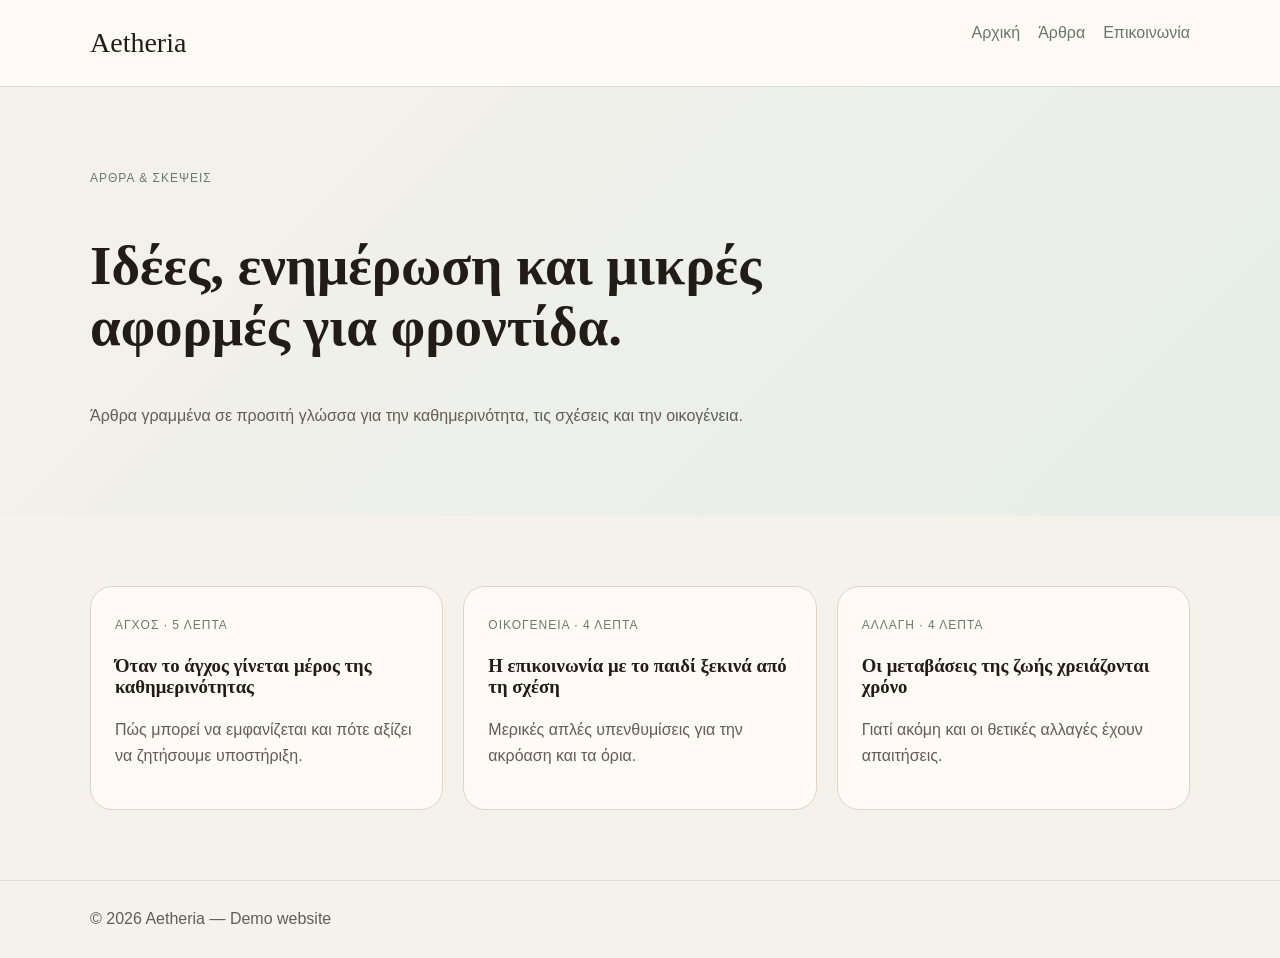
==== articles.html @ 7b156909 "Add files via upload" ====
<!doctype html><html lang="el"><head><meta charset="utf-8"><meta name="viewport" content="width=device-width,initial-scale=1"><title>Άρθρα | Aetheria</title><link rel="stylesheet" href="style.css"></head><body><header class="header"><div class="container"><span class="brand">Aetheria</span><nav class="nav"><a href="index.html">Αρχική</a><a href="articles.html">Άρθρα</a><a href="index.html#contact">Επικοινωνία</a></nav></div></header><main><section class="hero"><div class="container"><p class="tag">Άρθρα & Σκέψεις</p><h1>Ιδέες, ενημέρωση και μικρές αφορμές για φροντίδα.</h1><p class="lead">Άρθρα γραμμένα σε προσιτή γλώσσα για την καθημερινότητα, τις σχέσεις και την οικογένεια.</p></div></section><section class="section"><div class="container"><div class="grid"><a class="card" href="articles/anxiety-everyday.html"><span class="tag">Άγχος · 5 λεπτά</span><h3>Όταν το άγχος γίνεται μέρος της καθημερινότητας</h3><p>Πώς μπορεί να εμφανίζεται και πότε αξίζει να ζητήσουμε υποστήριξη.</p></a><a class="card" href="articles/parent-communication.html"><span class="tag">Οικογένεια · 4 λεπτά</span><h3>Η επικοινωνία με το παιδί ξεκινά από τη σχέση</h3><p>Μερικές απλές υπενθυμίσεις για την ακρόαση και τα όρια.</p></a><a class="card" href="articles/life-transitions.html"><span class="tag">Αλλαγή · 4 λεπτά</span><h3>Οι μεταβάσεις της ζωής χρειάζονται χρόνο</h3><p>Γιατί ακόμη και οι θετικές αλλαγές έχουν απαιτήσεις.</p></a></div></div></section></main><footer><div class="container">© 2026 Aetheria — Demo website</div></footer></body></html>
---- style.css ----
body{margin:0;font-family:Arial,sans-serif;background:#f5f1eb;color:#221c18;line-height:1.65}.container{width:min(1100px,calc(100% - 40px));margin:auto}.header{padding:20px 0;border-bottom:1px solid #ddd;background:#fffaf6}.brand{font-family:Georgia,serif;font-size:28px}.nav{float:right}.nav a{margin-left:18px;color:#66766e;text-decoration:none}.hero,.section{padding:70px 0}.hero{background:linear-gradient(135deg,#f5f1eb,#e6eee9)}h1,h2,h3{font-family:Georgia,serif;line-height:1.12}.hero h1{font-size:55px;max-width:700px}.lead,p{color:#625d56;max-width:750px}.btn{display:inline-block;margin-top:22px;padding:12px 20px;background:#697b71;color:white;border-radius:24px;text-decoration:none}.grid{display:grid;grid-template-columns:repeat(3,1fr);gap:20px}.card{display:block;padding:24px;background:#fffaf6;border:1px solid #ded5ca;border-radius:22px;text-decoration:none;color:inherit}.card:hover{transform:translateY(-4px)}.tag{color:#697b71;font-size:12px;text-transform:uppercase;letter-spacing:1px}.soft{background:#fbf8f3}.article{max-width:760px;margin:auto;padding:70px 0}.article h1{font-size:52px}.article h2{margin-top:42px}.back{color:#697b71;text-decoration:none}footer{padding:25px 0;border-top:1px solid #ddd;color:#625d56}@media(max-width:700px){.grid{grid-template-columns:1fr}.hero h1,.article h1{font-size:40px}.nav{display:none}}
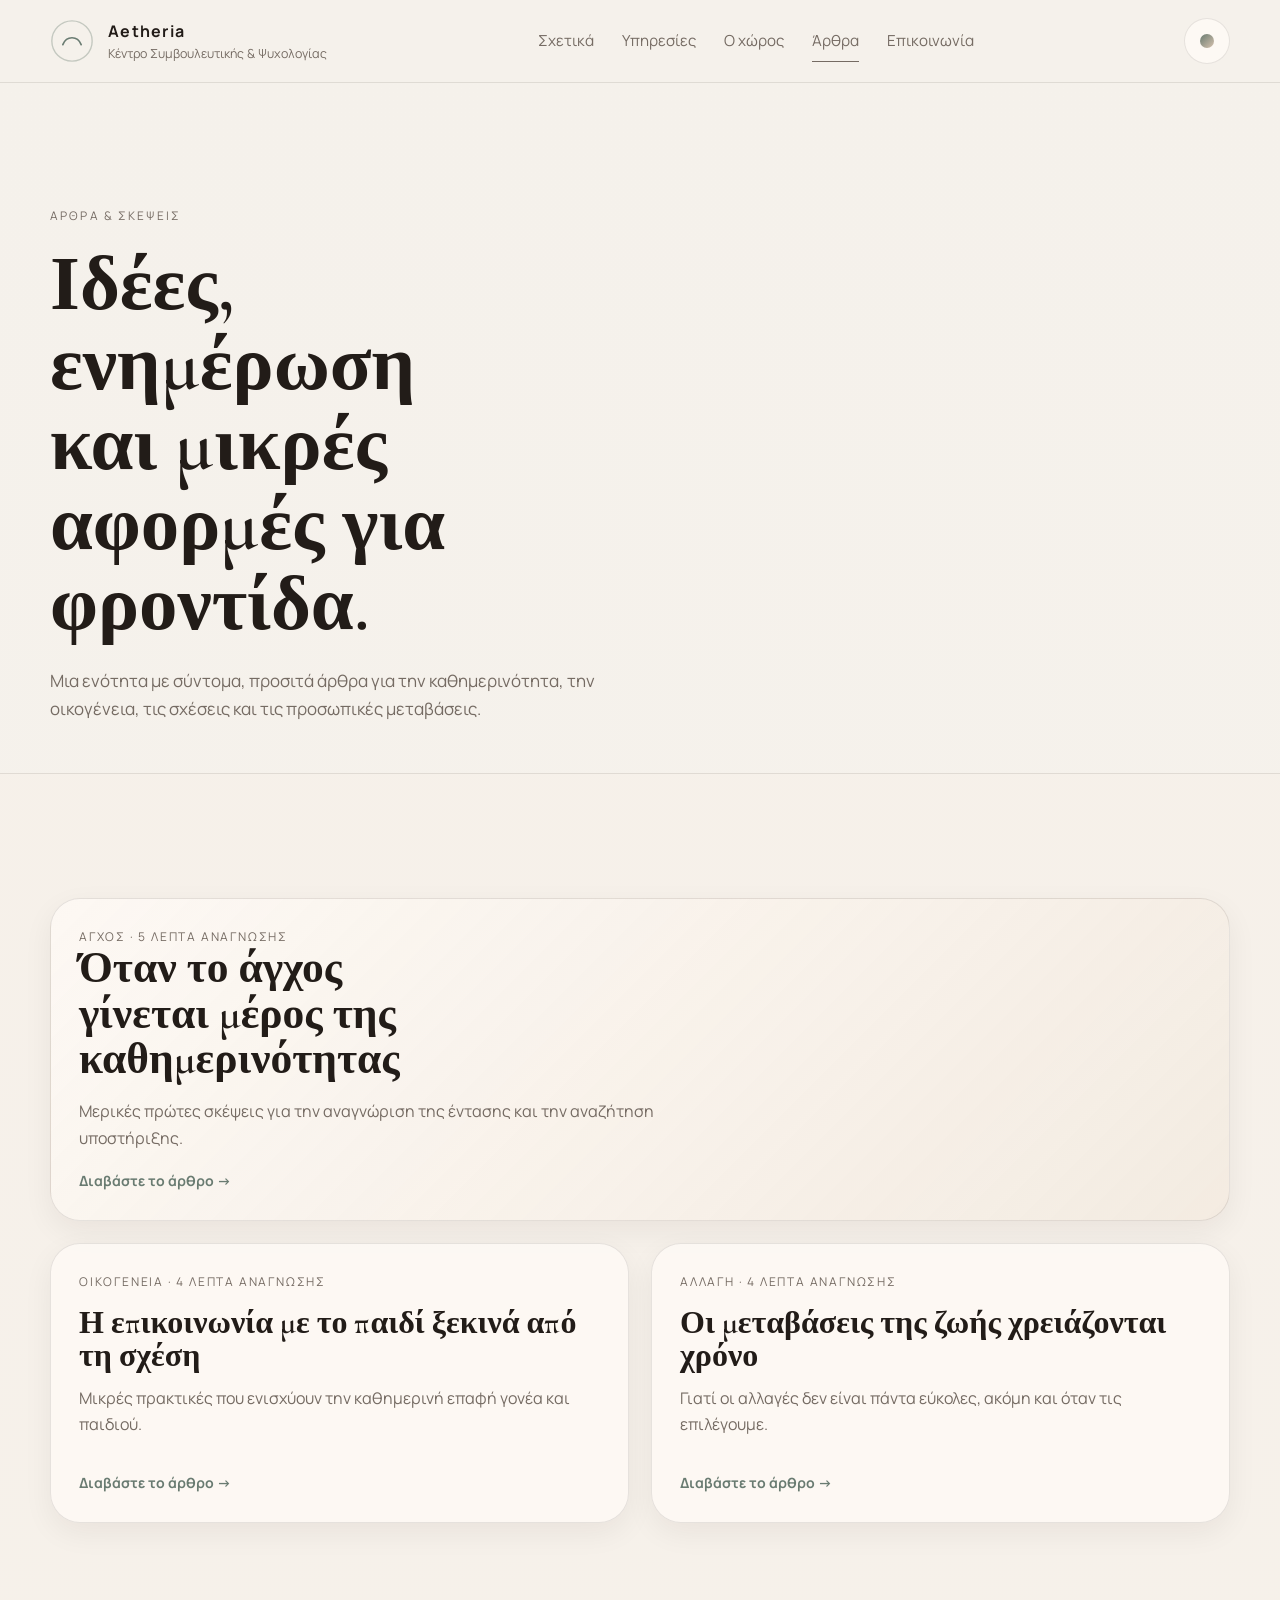
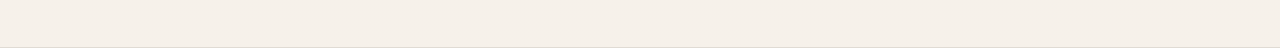
==== commit 05c690e7: "Add files via upload" ====
--- a/articles.html
+++ b/articles.html
@@ -1 +1 @@
-<!doctype html><html lang="el"><head><meta charset="utf-8"><meta name="viewport" content="width=device-width,initial-scale=1"><title>Άρθρα | Aetheria</title><link rel="stylesheet" href="style.css"></head><body><header class="header"><div class="container"><span class="brand">Aetheria</span><nav class="nav"><a href="index.html">Αρχική</a><a href="articles.html">Άρθρα</a><a href="index.html#contact">Επικοινωνία</a></nav></div></header><main><section class="hero"><div class="container"><p class="tag">Άρθρα & Σκέψεις</p><h1>Ιδέες, ενημέρωση και μικρές αφορμές για φροντίδα.</h1><p class="lead">Άρθρα γραμμένα σε προσιτή γλώσσα για την καθημερινότητα, τις σχέσεις και την οικογένεια.</p></div></section><section class="section"><div class="container"><div class="grid"><a class="card" href="articles/anxiety-everyday.html"><span class="tag">Άγχος · 5 λεπτά</span><h3>Όταν το άγχος γίνεται μέρος της καθημερινότητας</h3><p>Πώς μπορεί να εμφανίζεται και πότε αξίζει να ζητήσουμε υποστήριξη.</p></a><a class="card" href="articles/parent-communication.html"><span class="tag">Οικογένεια · 4 λεπτά</span><h3>Η επικοινωνία με το παιδί ξεκινά από τη σχέση</h3><p>Μερικές απλές υπενθυμίσεις για την ακρόαση και τα όρια.</p></a><a class="card" href="articles/life-transitions.html"><span class="tag">Αλλαγή · 4 λεπτά</span><h3>Οι μεταβάσεις της ζωής χρειάζονται χρόνο</h3><p>Γιατί ακόμη και οι θετικές αλλαγές έχουν απαιτήσεις.</p></a></div></div></section></main><footer><div class="container">© 2026 Aetheria — Demo website</div></footer></body></html>+<!doctype html><html lang="el" data-theme="light"><head><meta charset="utf-8"><meta name="viewport" content="width=device-width,initial-scale=1"><title>Άρθρα | Aetheria</title><link rel="preconnect" href="https://fonts.googleapis.com"><link rel="preconnect" href="https://fonts.gstatic.com" crossorigin><link href="https://fonts.googleapis.com/css2?family=Manrope:wght@400;500;600;700&family=Cormorant+Garamond:wght@500;600;700&display=swap" rel="stylesheet"><link rel="stylesheet" href="style.css"></head><body><header class="site-header"><div class="container nav-bar"><a href="index.html" class="brand"><svg class="brand-logo" viewBox="0 0 48 48" fill="none"><circle cx="24" cy="24" r="22" stroke="currentColor" stroke-width="1.5" opacity=".35"/><path d="M14 28C18 18 30 18 34 28" stroke="currentColor" stroke-width="1.8" stroke-linecap="round"/></svg><span><strong>Aetheria</strong><small>Κέντρο Συμβουλευτικής & Ψυχολογίας</small></span></a><nav class="main-nav"><a href="index.html#about">Σχετικά</a><a href="index.html#services">Υπηρεσίες</a><a href="index.html#space">Ο χώρος</a><a class="active" href="articles.html">Άρθρα</a><a href="index.html#contact">Επικοινωνία</a></nav><button class="theme-toggle" data-theme-toggle><span class="theme-dot"></span></button></div></header><main><section class="articles-hero"><div class="container reveal"><p class="eyebrow">Άρθρα & Σκέψεις</p><h1>Ιδέες, ενημέρωση και μικρές αφορμές για φροντίδα.</h1><p class="lead">Μια ενότητα με σύντομα, προσιτά άρθρα για την καθημερινότητα, την οικογένεια, τις σχέσεις και τις προσωπικές μεταβάσεις.</p></div></section><section class="section section-soft"><div class="container article-list"><a class="article-card featured reveal" href="articles/anxiety-everyday.html"><span class="article-meta">Άγχος · 5 λεπτά ανάγνωσης</span><h2>Όταν το άγχος γίνεται μέρος της καθημερινότητας</h2><p>Μερικές πρώτες σκέψεις για την αναγνώριση της έντασης και την αναζήτηση υποστήριξης.</p><span class="article-read">Διαβάστε το άρθρο →</span></a><a class="article-card reveal delay-1" href="articles/parent-communication.html"><span class="article-meta">Οικογένεια · 4 λεπτά ανάγνωσης</span><h3>Η επικοινωνία με το παιδί ξεκινά από τη σχέση</h3><p>Μικρές πρακτικές που ενισχύουν την καθημερινή επαφή γονέα και παιδιού.</p><span class="article-read">Διαβάστε το άρθρο →</span></a><a class="article-card reveal delay-2" href="articles/life-transitions.html"><span class="article-meta">Αλλαγή · 4 λεπτά ανάγνωσης</span><h3>Οι μεταβάσεις της ζωής χρειάζονται χρόνο</h3><p>Γιατί οι αλλαγές δεν είναι πάντα εύκολες, ακόμη και όταν τις επιλέγουμε.</p><span class="article-read">Διαβάστε το άρθρο →</span></a></div></section></main><script src="script.js"></script></body></html>
--- a/style.css
+++ b/style.css
@@ -1 +1,2 @@
-body{margin:0;font-family:Arial,sans-serif;background:#f5f1eb;color:#221c18;line-height:1.65}.container{width:min(1100px,calc(100% - 40px));margin:auto}.header{padding:20px 0;border-bottom:1px solid #ddd;background:#fffaf6}.brand{font-family:Georgia,serif;font-size:28px}.nav{float:right}.nav a{margin-left:18px;color:#66766e;text-decoration:none}.hero,.section{padding:70px 0}.hero{background:linear-gradient(135deg,#f5f1eb,#e6eee9)}h1,h2,h3{font-family:Georgia,serif;line-height:1.12}.hero h1{font-size:55px;max-width:700px}.lead,p{color:#625d56;max-width:750px}.btn{display:inline-block;margin-top:22px;padding:12px 20px;background:#697b71;color:white;border-radius:24px;text-decoration:none}.grid{display:grid;grid-template-columns:repeat(3,1fr);gap:20px}.card{display:block;padding:24px;background:#fffaf6;border:1px solid #ded5ca;border-radius:22px;text-decoration:none;color:inherit}.card:hover{transform:translateY(-4px)}.tag{color:#697b71;font-size:12px;text-transform:uppercase;letter-spacing:1px}.soft{background:#fbf8f3}.article{max-width:760px;margin:auto;padding:70px 0}.article h1{font-size:52px}.article h2{margin-top:42px}.back{color:#697b71;text-decoration:none}footer{padding:25px 0;border-top:1px solid #ddd;color:#625d56}@media(max-width:700px){.grid{grid-template-columns:1fr}.hero h1,.article h1{font-size:40px}.nav{display:none}}+/* Original homepage styling retained; article-only styles are added at the end */
+:root,[data-theme="light"]{--bg:#f5f1eb;--surface:rgba(255,251,247,.72);--surface-2:rgba(248,241,233,.88);--surface-strong:#efe5d9;--text:#221c18;--muted:#756b63;--faint:#a5988d;--line:rgba(34,28,24,.1);--primary:#697b71;--primary-dark:#4d5e55;--highlight:#d6c2ae;--shadow-sm:0 10px 30px rgba(35,22,9,.06);--shadow-lg:0 24px 80px rgba(35,22,9,.1);--radius-sm:18px;--radius-lg:30px;--radius-xl:38px}[data-theme="dark"]{--bg:#171412;--surface:rgba(35,31,28,.76);--surface-2:rgba(42,38,34,.88);--surface-strong:#2a2521;--text:#ebe3da;--muted:#b0a69d;--faint:#84796f;--line:rgba(235,227,218,.1);--primary:#9ab1a5;--primary-dark:#829a8f;--highlight:#866d5b;--shadow-sm:0 10px 30px rgba(0,0,0,.2);--shadow-lg:0 24px 80px rgba(0,0,0,.35)}*{box-sizing:border-box}html{scroll-behavior:smooth}body{margin:0;min-height:100vh;font-family:Manrope,sans-serif;background:radial-gradient(circle at 12% 18%,rgba(214,194,174,.25),transparent 0 32%),radial-gradient(circle at 85% 22%,rgba(105,123,113,.18),transparent 0 26%),linear-gradient(180deg,var(--bg) 0%,color-mix(in srgb,var(--bg) 94%,#fff 6%) 100%);color:var(--text);line-height:1.65;overflow-x:hidden}a{color:inherit;text-decoration:none}button{font:inherit}svg{display:block}.skip-link{position:absolute;left:-9999px}.skip-link:focus{left:14px;top:14px;background:var(--surface-strong);padding:12px 16px;border-radius:12px;z-index:1000}.container{width:min(1180px,calc(100% - 40px));margin:0 auto}.section{padding:clamp(72px,10vw,124px) 0}.site-header{position:sticky;top:0;z-index:40;backdrop-filter:blur(18px);background:color-mix(in srgb,var(--bg) 78%,transparent 22%);border-bottom:1px solid var(--line)}.nav-bar{min-height:82px;display:flex;align-items:center;justify-content:space-between;gap:24px}.brand{display:inline-flex;align-items:center;gap:14px;min-width:0}.brand-logo{width:44px;height:44px;color:var(--primary);flex:0 0 auto}.brand strong{display:block;font-size:1rem;letter-spacing:.08em}.brand small{display:block;color:var(--muted);font-size:.78rem}.main-nav{display:flex;gap:28px}.main-nav a{color:var(--muted);font-size:.95rem;position:relative}.main-nav a:after{content:"";position:absolute;left:0;bottom:-8px;width:100%;height:1px;background:currentColor;transform:scaleX(0);transform-origin:left;transition:transform 180ms ease}.main-nav a:hover:after,.main-nav a.active:after{transform:scaleX(1)}.theme-toggle{width:46px;height:46px;border-radius:999px;border:1px solid var(--line);background:var(--surface);display:inline-flex;align-items:center;justify-content:center;cursor:pointer}.theme-dot{width:14px;height:14px;border-radius:50%;background:linear-gradient(135deg,var(--primary),var(--highlight))}.hero-grid,.two-col,.editorial-grid,.contact-grid{display:grid;grid-template-columns:repeat(2,minmax(0,1fr));gap:40px;align-items:center}.eyebrow,.section-kicker,.mini-label,.service-index{display:inline-block;text-transform:uppercase;letter-spacing:.18em;font-size:.74rem;color:var(--muted)}h1,h2,h3{margin:0;font-family:'Cormorant Garamond',serif;line-height:1.04;font-weight:600}h1{font-size:clamp(3.2rem,6vw,6.4rem);margin:18px 0 22px;max-width:10ch}h2{font-size:clamp(2.4rem,4vw,4rem);margin-bottom:16px}h3{font-size:2rem;margin:14px 0 12px}p{margin:0;color:var(--muted);max-width:68ch}.lead{font-size:1.06rem;max-width:58ch}.hero-actions{display:flex;flex-wrap:wrap;gap:14px;margin-top:28px}.button{min-height:48px;padding:0 20px;border-radius:999px;display:inline-flex;align-items:center;justify-content:center;border:1px solid var(--line);transition:transform 180ms ease,background 180ms ease}.button:hover{transform:translateY(-1px)}.button-primary{background:var(--primary);color:#fff;border-color:transparent}.button-primary:hover{background:var(--primary-dark)}.button-secondary{background:var(--surface);color:var(--text)}.full-button{width:100%;margin-top:16px}.hero-visual{position:relative;min-height:620px}.orb{position:absolute;border-radius:50%;filter:blur(10px);animation:drift 10s ease-in-out infinite}.orb-one{width:340px;height:340px;background:radial-gradient(circle at 30% 30%,rgba(214,194,174,.9),rgba(214,194,174,.05));top:30px;left:20px}.orb-two{width:300px;height:300px;background:radial-gradient(circle at 50% 50%,rgba(105,123,113,.35),rgba(105,123,113,.02));right:20px;bottom:70px;animation-delay:-3s}.line-art{position:absolute;inset:30px 0 0;width:100%;height:100%;color:var(--text);opacity:.55}.glass-card,.service-card,.metric-card,.editorial-card,.contact-card{border:1px solid var(--line);background:var(--surface);backdrop-filter:blur(18px);box-shadow:var(--shadow-sm)}.hero-panel{position:absolute;width:min(320px,76%);padding:24px;border-radius:var(--radius-xl)}.card-a{top:72px;right:8%}.card-b{bottom:92px;left:2%}.floating-card{animation:floaty 7s ease-in-out infinite}.floating-card-soft{animation:floaty 8s ease-in-out infinite}.card-b{animation-delay:-2s}.section-soft{background:color-mix(in srgb,var(--surface-2) 72%,transparent 28%);border-top:1px solid var(--line);border-bottom:1px solid var(--line)}.section-head{display:grid;grid-template-columns:1.15fr .85fr;gap:28px;align-items:end;margin-bottom:34px}.services-grid{display:grid;grid-template-columns:repeat(2,minmax(0,1fr));gap:22px}.service-card{border-radius:var(--radius-lg);padding:28px;position:relative;overflow:hidden}.service-card:before{content:"";position:absolute;inset:auto -40px -40px auto;width:140px;height:140px;border-radius:50%;background:radial-gradient(circle,rgba(214,194,174,.22),transparent 70%)}.editorial-band{overflow:hidden}.visual-stack{position:relative;min-height:520px}.editorial-card{border-radius:34px;position:absolute}.large-card{inset:0 72px 32px 0;background:linear-gradient(140deg,rgba(255,255,255,.55),rgba(255,255,255,.08)),linear-gradient(180deg,color-mix(in srgb,var(--surface-strong) 88%,transparent 12%),color-mix(in srgb,var(--primary) 18%,var(--surface-strong) 82%));overflow:hidden}.small-card{width:180px;height:180px;right:0;bottom:0;background:linear-gradient(160deg,color-mix(in srgb,var(--highlight) 65%,transparent 35%),color-mix(in srgb,var(--surface) 90%,transparent 10%))}.grain{position:absolute;inset:0;opacity:.18;background-image:radial-gradient(circle at 20% 20%,rgba(255,255,255,.75) 0 1px,transparent 1px),radial-gradient(circle at 70% 60%,rgba(34,28,24,.18) 0 1px,transparent 1px);background-size:16px 16px,22px 22px}.abstract-leaf{position:absolute;border-radius:120px 120px 18px 120px;border:1px solid rgba(255,255,255,.38);background:linear-gradient(180deg,rgba(255,255,255,.34),rgba(255,255,255,.08));transform-origin:center}.abstract-leaf-one{width:180px;height:260px;left:16%;top:18%;transform:rotate(-18deg);animation:sway 9s ease-in-out infinite}.abstract-leaf-two{width:220px;height:300px;right:16%;top:20%;transform:rotate(18deg);animation:sway 10s ease-in-out infinite reverse}.quote-card,.contact-card{border-radius:var(--radius-lg);padding:24px;margin-top:26px}.metrics-grid{display:grid;grid-template-columns:repeat(3,minmax(0,1fr));gap:20px}.metric-card{border-radius:26px;padding:28px}.metric-value{display:block;font-family:'Cormorant Garamond',serif;font-size:3.6rem;line-height:1;color:var(--text)}.metric-label{display:block;margin-top:8px;color:var(--muted)}.reveal{opacity:0;transform:translateY(24px);transition:opacity 700ms ease,transform 700ms ease}.reveal.is-visible{opacity:1;transform:translateY(0)}.delay-1{transition-delay:120ms}.delay-2{transition-delay:220ms}.delay-3{transition-delay:320ms}@keyframes floaty{0%,100%{transform:translateY(0)}50%{transform:translateY(-12px)}}@keyframes drift{0%,100%{transform:translate3d(0,0,0) scale(1)}50%{transform:translate3d(0,-14px,0) scale(1.03)}}@keyframes sway{0%,100%{transform:rotate(-18deg) translateY(0)}50%{transform:rotate(-14deg) translateY(-10px)}}/* Articles: separate pages only */.articles-hero,.article-header{padding:clamp(72px,10vw,118px) 0 50px}.articles-hero h1,.article-header h1{max-width:13ch}.article-list{display:grid;grid-template-columns:repeat(2,minmax(0,1fr));gap:22px}.article-card{display:flex;flex-direction:column;min-height:280px;padding:28px;border:1px solid var(--line);border-radius:var(--radius-lg);background:var(--surface);box-shadow:var(--shadow-sm);transition:transform 180ms ease,border-color 180ms ease}.article-card:hover{transform:translateY(-4px);border-color:color-mix(in srgb,var(--primary) 55%,var(--line) 45%)}.article-card.featured{grid-column:span 2;min-height:320px;background:linear-gradient(135deg,var(--surface),color-mix(in srgb,var(--surface-strong) 68%,var(--surface) 32%))}.article-meta{font-size:.75rem;text-transform:uppercase;letter-spacing:.15em;color:var(--muted)}.article-card h2{font-size:clamp(2.2rem,3.4vw,3.5rem);max-width:18ch}.article-card h3{font-size:2rem}.article-read{display:block;margin-top:auto;padding-top:18px;color:var(--primary);font-weight:700;font-size:.88rem}.article-wrap{width:min(790px,calc(100% - 40px));margin:0 auto;padding-bottom:110px}.article-back{display:inline-block;color:var(--primary);margin-bottom:28px}.article-body h2{font-size:2.5rem;margin-top:44px}.article-body p{font-size:1.04rem;margin-bottom:18px}.article-note{border-left:3px solid var(--primary);border-radius:0 18px 18px 0;background:var(--surface-2);padding:24px;margin-top:40px}.article-note strong{display:block;margin-bottom:8px}@media(max-width:980px){.hero-grid,.two-col,.editorial-grid,.contact-grid,.section-head,.services-grid,.metrics-grid,.article-list{grid-template-columns:1fr}.main-nav{display:none}.hero-visual,.visual-stack{min-height:420px}h1{max-width:none}.article-card.featured{grid-column:auto}}@media(max-width:640px){.container{width:min(calc(100% - 24px),1180px)}.nav-bar{min-height:74px}.brand small{display:none}.hero-panel,.service-card,.metric-card,.contact-card,.quote-card,.article-card{padding:22px}.card-a{top:24px;right:0}.card-b{bottom:36px;left:0}}@media(prefers-reduced-motion:reduce){*,*:before,*:after{animation-duration:.01ms!important;animation-iteration-count:1!important;transition-duration:.01ms!important;scroll-behavior:auto!important}.reveal{opacity:1;transform:none}}
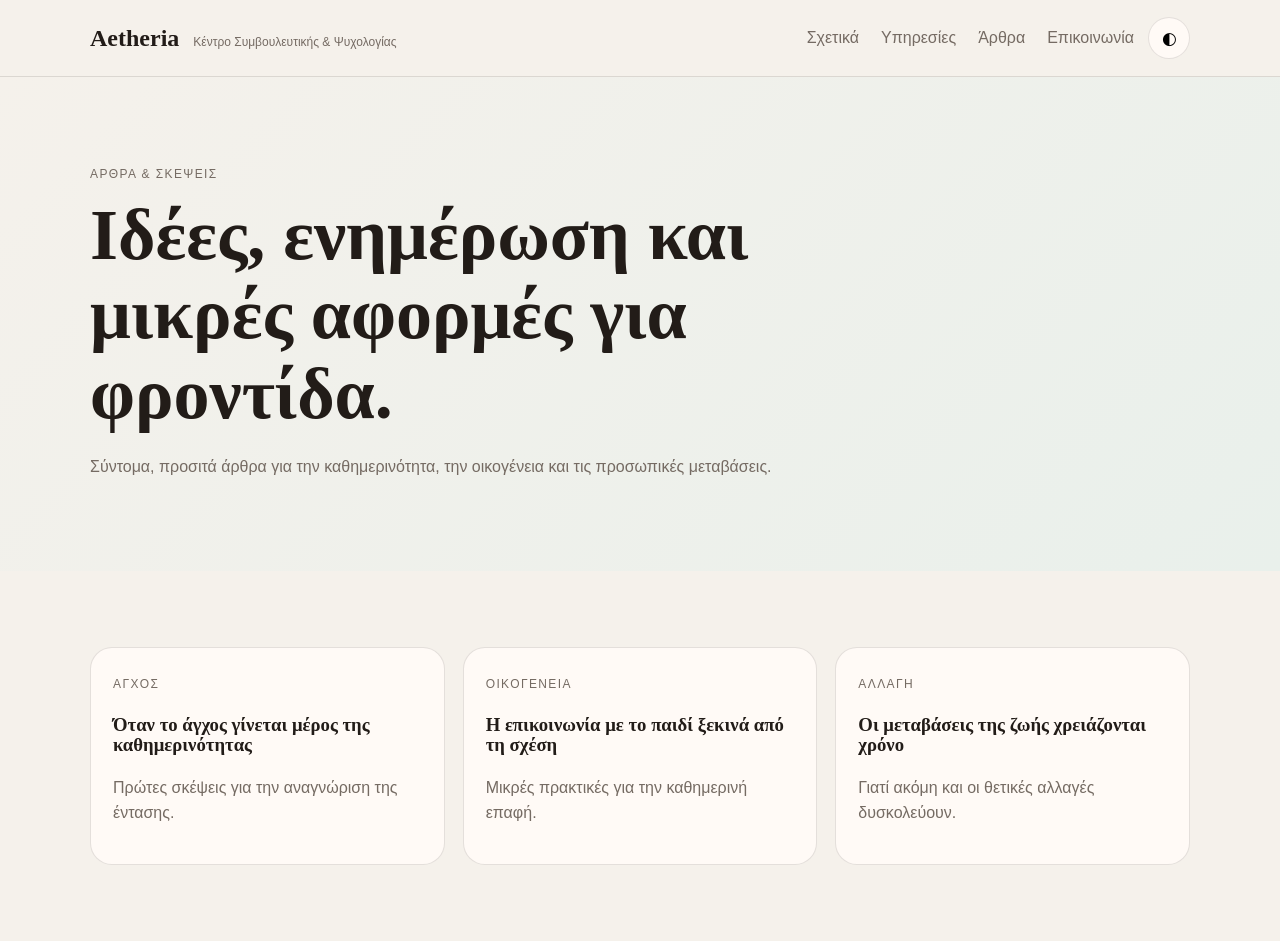
==== commit edbefb1f: "Add files via upload" ====
--- a/articles.html
+++ b/articles.html
@@ -1 +1 @@
-<!doctype html><html lang="el" data-theme="light"><head><meta charset="utf-8"><meta name="viewport" content="width=device-width,initial-scale=1"><title>Άρθρα | Aetheria</title><link rel="preconnect" href="https://fonts.googleapis.com"><link rel="preconnect" href="https://fonts.gstatic.com" crossorigin><link href="https://fonts.googleapis.com/css2?family=Manrope:wght@400;500;600;700&family=Cormorant+Garamond:wght@500;600;700&display=swap" rel="stylesheet"><link rel="stylesheet" href="style.css"></head><body><header class="site-header"><div class="container nav-bar"><a href="index.html" class="brand"><svg class="brand-logo" viewBox="0 0 48 48" fill="none"><circle cx="24" cy="24" r="22" stroke="currentColor" stroke-width="1.5" opacity=".35"/><path d="M14 28C18 18 30 18 34 28" stroke="currentColor" stroke-width="1.8" stroke-linecap="round"/></svg><span><strong>Aetheria</strong><small>Κέντρο Συμβουλευτικής & Ψυχολογίας</small></span></a><nav class="main-nav"><a href="index.html#about">Σχετικά</a><a href="index.html#services">Υπηρεσίες</a><a href="index.html#space">Ο χώρος</a><a class="active" href="articles.html">Άρθρα</a><a href="index.html#contact">Επικοινωνία</a></nav><button class="theme-toggle" data-theme-toggle><span class="theme-dot"></span></button></div></header><main><section class="articles-hero"><div class="container reveal"><p class="eyebrow">Άρθρα & Σκέψεις</p><h1>Ιδέες, ενημέρωση και μικρές αφορμές για φροντίδα.</h1><p class="lead">Μια ενότητα με σύντομα, προσιτά άρθρα για την καθημερινότητα, την οικογένεια, τις σχέσεις και τις προσωπικές μεταβάσεις.</p></div></section><section class="section section-soft"><div class="container article-list"><a class="article-card featured reveal" href="articles/anxiety-everyday.html"><span class="article-meta">Άγχος · 5 λεπτά ανάγνωσης</span><h2>Όταν το άγχος γίνεται μέρος της καθημερινότητας</h2><p>Μερικές πρώτες σκέψεις για την αναγνώριση της έντασης και την αναζήτηση υποστήριξης.</p><span class="article-read">Διαβάστε το άρθρο →</span></a><a class="article-card reveal delay-1" href="articles/parent-communication.html"><span class="article-meta">Οικογένεια · 4 λεπτά ανάγνωσης</span><h3>Η επικοινωνία με το παιδί ξεκινά από τη σχέση</h3><p>Μικρές πρακτικές που ενισχύουν την καθημερινή επαφή γονέα και παιδιού.</p><span class="article-read">Διαβάστε το άρθρο →</span></a><a class="article-card reveal delay-2" href="articles/life-transitions.html"><span class="article-meta">Αλλαγή · 4 λεπτά ανάγνωσης</span><h3>Οι μεταβάσεις της ζωής χρειάζονται χρόνο</h3><p>Γιατί οι αλλαγές δεν είναι πάντα εύκολες, ακόμη και όταν τις επιλέγουμε.</p><span class="article-read">Διαβάστε το άρθρο →</span></a></div></section></main><script src="script.js"></script></body></html>+<!doctype html><html lang="el"><head><meta charset="utf-8"><meta name="viewport" content="width=device-width,initial-scale=1"><title>Άρθρα | Aetheria</title><link rel="stylesheet" href="style.css"></head><body><header class="site-header"><div class="container nav-bar"><a class="brand" href="index.html">Aetheria <small>Κέντρο Συμβουλευτικής & Ψυχολογίας</small></a><nav class="main-nav"><a href="index.html#about">Σχετικά</a><a href="index.html#services">Υπηρεσίες</a><a href="articles.html">Άρθρα</a><a href="index.html#contact">Επικοινωνία</a></nav><a class="mobile-articles" href="articles.html">Άρθρα</a><button class="theme-toggle" aria-label="Αλλαγή θέματος">◐</button></div></header><main><section class="hero"><div class="container"><p class="eyebrow">Άρθρα & Σκέψεις</p><h1>Ιδέες, ενημέρωση και μικρές αφορμές για φροντίδα.</h1><p>Σύντομα, προσιτά άρθρα για την καθημερινότητα, την οικογένεια και τις προσωπικές μεταβάσεις.</p></div></section><section class="section"><div class="container"><div class="grid"><a class="card" href="articles/anxiety-everyday.html"><span class="tag">Άγχος</span><h3>Όταν το άγχος γίνεται μέρος της καθημερινότητας</h3><p>Πρώτες σκέψεις για την αναγνώριση της έντασης.</p></a><a class="card" href="articles/parent-communication.html"><span class="tag">Οικογένεια</span><h3>Η επικοινωνία με το παιδί ξεκινά από τη σχέση</h3><p>Μικρές πρακτικές για την καθημερινή επαφή.</p></a><a class="card" href="articles/life-transitions.html"><span class="tag">Αλλαγή</span><h3>Οι μεταβάσεις της ζωής χρειάζονται χρόνο</h3><p>Γιατί ακόμη και οι θετικές αλλαγές δυσκολεύουν.</p></a></div></div></section></main></body></html>
--- a/style.css
+++ b/style.css
@@ -1,2 +1 @@
-/* Original homepage styling retained; article-only styles are added at the end */
-:root,[data-theme="light"]{--bg:#f5f1eb;--surface:rgba(255,251,247,.72);--surface-2:rgba(248,241,233,.88);--surface-strong:#efe5d9;--text:#221c18;--muted:#756b63;--faint:#a5988d;--line:rgba(34,28,24,.1);--primary:#697b71;--primary-dark:#4d5e55;--highlight:#d6c2ae;--shadow-sm:0 10px 30px rgba(35,22,9,.06);--shadow-lg:0 24px 80px rgba(35,22,9,.1);--radius-sm:18px;--radius-lg:30px;--radius-xl:38px}[data-theme="dark"]{--bg:#171412;--surface:rgba(35,31,28,.76);--surface-2:rgba(42,38,34,.88);--surface-strong:#2a2521;--text:#ebe3da;--muted:#b0a69d;--faint:#84796f;--line:rgba(235,227,218,.1);--primary:#9ab1a5;--primary-dark:#829a8f;--highlight:#866d5b;--shadow-sm:0 10px 30px rgba(0,0,0,.2);--shadow-lg:0 24px 80px rgba(0,0,0,.35)}*{box-sizing:border-box}html{scroll-behavior:smooth}body{margin:0;min-height:100vh;font-family:Manrope,sans-serif;background:radial-gradient(circle at 12% 18%,rgba(214,194,174,.25),transparent 0 32%),radial-gradient(circle at 85% 22%,rgba(105,123,113,.18),transparent 0 26%),linear-gradient(180deg,var(--bg) 0%,color-mix(in srgb,var(--bg) 94%,#fff 6%) 100%);color:var(--text);line-height:1.65;overflow-x:hidden}a{color:inherit;text-decoration:none}button{font:inherit}svg{display:block}.skip-link{position:absolute;left:-9999px}.skip-link:focus{left:14px;top:14px;background:var(--surface-strong);padding:12px 16px;border-radius:12px;z-index:1000}.container{width:min(1180px,calc(100% - 40px));margin:0 auto}.section{padding:clamp(72px,10vw,124px) 0}.site-header{position:sticky;top:0;z-index:40;backdrop-filter:blur(18px);background:color-mix(in srgb,var(--bg) 78%,transparent 22%);border-bottom:1px solid var(--line)}.nav-bar{min-height:82px;display:flex;align-items:center;justify-content:space-between;gap:24px}.brand{display:inline-flex;align-items:center;gap:14px;min-width:0}.brand-logo{width:44px;height:44px;color:var(--primary);flex:0 0 auto}.brand strong{display:block;font-size:1rem;letter-spacing:.08em}.brand small{display:block;color:var(--muted);font-size:.78rem}.main-nav{display:flex;gap:28px}.main-nav a{color:var(--muted);font-size:.95rem;position:relative}.main-nav a:after{content:"";position:absolute;left:0;bottom:-8px;width:100%;height:1px;background:currentColor;transform:scaleX(0);transform-origin:left;transition:transform 180ms ease}.main-nav a:hover:after,.main-nav a.active:after{transform:scaleX(1)}.theme-toggle{width:46px;height:46px;border-radius:999px;border:1px solid var(--line);background:var(--surface);display:inline-flex;align-items:center;justify-content:center;cursor:pointer}.theme-dot{width:14px;height:14px;border-radius:50%;background:linear-gradient(135deg,var(--primary),var(--highlight))}.hero-grid,.two-col,.editorial-grid,.contact-grid{display:grid;grid-template-columns:repeat(2,minmax(0,1fr));gap:40px;align-items:center}.eyebrow,.section-kicker,.mini-label,.service-index{display:inline-block;text-transform:uppercase;letter-spacing:.18em;font-size:.74rem;color:var(--muted)}h1,h2,h3{margin:0;font-family:'Cormorant Garamond',serif;line-height:1.04;font-weight:600}h1{font-size:clamp(3.2rem,6vw,6.4rem);margin:18px 0 22px;max-width:10ch}h2{font-size:clamp(2.4rem,4vw,4rem);margin-bottom:16px}h3{font-size:2rem;margin:14px 0 12px}p{margin:0;color:var(--muted);max-width:68ch}.lead{font-size:1.06rem;max-width:58ch}.hero-actions{display:flex;flex-wrap:wrap;gap:14px;margin-top:28px}.button{min-height:48px;padding:0 20px;border-radius:999px;display:inline-flex;align-items:center;justify-content:center;border:1px solid var(--line);transition:transform 180ms ease,background 180ms ease}.button:hover{transform:translateY(-1px)}.button-primary{background:var(--primary);color:#fff;border-color:transparent}.button-primary:hover{background:var(--primary-dark)}.button-secondary{background:var(--surface);color:var(--text)}.full-button{width:100%;margin-top:16px}.hero-visual{position:relative;min-height:620px}.orb{position:absolute;border-radius:50%;filter:blur(10px);animation:drift 10s ease-in-out infinite}.orb-one{width:340px;height:340px;background:radial-gradient(circle at 30% 30%,rgba(214,194,174,.9),rgba(214,194,174,.05));top:30px;left:20px}.orb-two{width:300px;height:300px;background:radial-gradient(circle at 50% 50%,rgba(105,123,113,.35),rgba(105,123,113,.02));right:20px;bottom:70px;animation-delay:-3s}.line-art{position:absolute;inset:30px 0 0;width:100%;height:100%;color:var(--text);opacity:.55}.glass-card,.service-card,.metric-card,.editorial-card,.contact-card{border:1px solid var(--line);background:var(--surface);backdrop-filter:blur(18px);box-shadow:var(--shadow-sm)}.hero-panel{position:absolute;width:min(320px,76%);padding:24px;border-radius:var(--radius-xl)}.card-a{top:72px;right:8%}.card-b{bottom:92px;left:2%}.floating-card{animation:floaty 7s ease-in-out infinite}.floating-card-soft{animation:floaty 8s ease-in-out infinite}.card-b{animation-delay:-2s}.section-soft{background:color-mix(in srgb,var(--surface-2) 72%,transparent 28%);border-top:1px solid var(--line);border-bottom:1px solid var(--line)}.section-head{display:grid;grid-template-columns:1.15fr .85fr;gap:28px;align-items:end;margin-bottom:34px}.services-grid{display:grid;grid-template-columns:repeat(2,minmax(0,1fr));gap:22px}.service-card{border-radius:var(--radius-lg);padding:28px;position:relative;overflow:hidden}.service-card:before{content:"";position:absolute;inset:auto -40px -40px auto;width:140px;height:140px;border-radius:50%;background:radial-gradient(circle,rgba(214,194,174,.22),transparent 70%)}.editorial-band{overflow:hidden}.visual-stack{position:relative;min-height:520px}.editorial-card{border-radius:34px;position:absolute}.large-card{inset:0 72px 32px 0;background:linear-gradient(140deg,rgba(255,255,255,.55),rgba(255,255,255,.08)),linear-gradient(180deg,color-mix(in srgb,var(--surface-strong) 88%,transparent 12%),color-mix(in srgb,var(--primary) 18%,var(--surface-strong) 82%));overflow:hidden}.small-card{width:180px;height:180px;right:0;bottom:0;background:linear-gradient(160deg,color-mix(in srgb,var(--highlight) 65%,transparent 35%),color-mix(in srgb,var(--surface) 90%,transparent 10%))}.grain{position:absolute;inset:0;opacity:.18;background-image:radial-gradient(circle at 20% 20%,rgba(255,255,255,.75) 0 1px,transparent 1px),radial-gradient(circle at 70% 60%,rgba(34,28,24,.18) 0 1px,transparent 1px);background-size:16px 16px,22px 22px}.abstract-leaf{position:absolute;border-radius:120px 120px 18px 120px;border:1px solid rgba(255,255,255,.38);background:linear-gradient(180deg,rgba(255,255,255,.34),rgba(255,255,255,.08));transform-origin:center}.abstract-leaf-one{width:180px;height:260px;left:16%;top:18%;transform:rotate(-18deg);animation:sway 9s ease-in-out infinite}.abstract-leaf-two{width:220px;height:300px;right:16%;top:20%;transform:rotate(18deg);animation:sway 10s ease-in-out infinite reverse}.quote-card,.contact-card{border-radius:var(--radius-lg);padding:24px;margin-top:26px}.metrics-grid{display:grid;grid-template-columns:repeat(3,minmax(0,1fr));gap:20px}.metric-card{border-radius:26px;padding:28px}.metric-value{display:block;font-family:'Cormorant Garamond',serif;font-size:3.6rem;line-height:1;color:var(--text)}.metric-label{display:block;margin-top:8px;color:var(--muted)}.reveal{opacity:0;transform:translateY(24px);transition:opacity 700ms ease,transform 700ms ease}.reveal.is-visible{opacity:1;transform:translateY(0)}.delay-1{transition-delay:120ms}.delay-2{transition-delay:220ms}.delay-3{transition-delay:320ms}@keyframes floaty{0%,100%{transform:translateY(0)}50%{transform:translateY(-12px)}}@keyframes drift{0%,100%{transform:translate3d(0,0,0) scale(1)}50%{transform:translate3d(0,-14px,0) scale(1.03)}}@keyframes sway{0%,100%{transform:rotate(-18deg) translateY(0)}50%{transform:rotate(-14deg) translateY(-10px)}}/* Articles: separate pages only */.articles-hero,.article-header{padding:clamp(72px,10vw,118px) 0 50px}.articles-hero h1,.article-header h1{max-width:13ch}.article-list{display:grid;grid-template-columns:repeat(2,minmax(0,1fr));gap:22px}.article-card{display:flex;flex-direction:column;min-height:280px;padding:28px;border:1px solid var(--line);border-radius:var(--radius-lg);background:var(--surface);box-shadow:var(--shadow-sm);transition:transform 180ms ease,border-color 180ms ease}.article-card:hover{transform:translateY(-4px);border-color:color-mix(in srgb,var(--primary) 55%,var(--line) 45%)}.article-card.featured{grid-column:span 2;min-height:320px;background:linear-gradient(135deg,var(--surface),color-mix(in srgb,var(--surface-strong) 68%,var(--surface) 32%))}.article-meta{font-size:.75rem;text-transform:uppercase;letter-spacing:.15em;color:var(--muted)}.article-card h2{font-size:clamp(2.2rem,3.4vw,3.5rem);max-width:18ch}.article-card h3{font-size:2rem}.article-read{display:block;margin-top:auto;padding-top:18px;color:var(--primary);font-weight:700;font-size:.88rem}.article-wrap{width:min(790px,calc(100% - 40px));margin:0 auto;padding-bottom:110px}.article-back{display:inline-block;color:var(--primary);margin-bottom:28px}.article-body h2{font-size:2.5rem;margin-top:44px}.article-body p{font-size:1.04rem;margin-bottom:18px}.article-note{border-left:3px solid var(--primary);border-radius:0 18px 18px 0;background:var(--surface-2);padding:24px;margin-top:40px}.article-note strong{display:block;margin-bottom:8px}@media(max-width:980px){.hero-grid,.two-col,.editorial-grid,.contact-grid,.section-head,.services-grid,.metrics-grid,.article-list{grid-template-columns:1fr}.main-nav{display:none}.hero-visual,.visual-stack{min-height:420px}h1{max-width:none}.article-card.featured{grid-column:auto}}@media(max-width:640px){.container{width:min(calc(100% - 24px),1180px)}.nav-bar{min-height:74px}.brand small{display:none}.hero-panel,.service-card,.metric-card,.contact-card,.quote-card,.article-card{padding:22px}.card-a{top:24px;right:0}.card-b{bottom:36px;left:0}}@media(prefers-reduced-motion:reduce){*,*:before,*:after{animation-duration:.01ms!important;animation-iteration-count:1!important;transition-duration:.01ms!important;scroll-behavior:auto!important}.reveal{opacity:1;transform:none}}+*{box-sizing:border-box}html{scroll-behavior:smooth}:root{--bg:#f5f1eb;--surface:#fffaf6;--text:#221c18;--muted:#756b63;--line:rgba(34,28,24,.12);--primary:#697b71}body{margin:0;background:var(--bg);color:var(--text);font-family:Arial,sans-serif;line-height:1.6}.container{width:min(1100px,calc(100% - 32px));margin:auto}.site-header{position:sticky;top:0;background:rgba(245,241,235,.94);border-bottom:1px solid var(--line);z-index:5}.nav-bar{min-height:76px;display:flex;align-items:center;gap:14px}.brand{font-family:Georgia,serif;font-weight:bold;font-size:24px;text-decoration:none;color:var(--text)}.brand small{font:12px Arial,sans-serif;color:var(--muted);margin-left:8px}.main-nav{margin-left:auto;display:flex;gap:22px}.main-nav a{color:var(--muted);text-decoration:none}.mobile-articles{display:none;margin-left:auto;border:1px solid var(--line);background:var(--surface);border-radius:999px;min-height:38px;padding:0 14px;color:var(--text);font-weight:bold}.theme-toggle{width:42px;height:42px;border:1px solid var(--line);background:var(--surface);border-radius:50%;font-size:17px}.hero,.section{padding:76px 0}.hero{background:linear-gradient(135deg,#f5f1eb,#e9f0eb)}h1,h2,h3{font-family:Georgia,serif;line-height:1.1}h1{font-size:clamp(42px,7vw,72px);max-width:700px;margin:12px 0 20px}h2{font-size:38px}p{color:var(--muted);max-width:720px}.eyebrow,.tag{font-size:12px;letter-spacing:1.4px;text-transform:uppercase;color:var(--muted)}.button{display:inline-block;margin-top:20px;padding:12px 20px;background:var(--primary);color:white;text-decoration:none;border-radius:999px}.grid{display:grid;grid-template-columns:repeat(3,1fr);gap:18px}.card{display:block;background:var(--surface);border:1px solid var(--line);border-radius:22px;padding:22px;text-decoration:none;color:var(--text)}.card:hover{transform:translateY(-3px)}.soft{background:#faf7f2}.article{width:min(760px,calc(100% - 32px));margin:auto;padding:60px 0 100px}.article h1{font-size:clamp(40px,6vw,62px)}.back{display:inline-block;color:var(--primary);text-decoration:none;margin-bottom:25px}.note{margin-top:36px;padding:20px;border-left:3px solid var(--primary);background:#eee7de}@media(max-width:760px){.main-nav{display:none}.mobile-articles{display:inline-flex;align-items:center;justify-content:center}.brand small{display:none}.grid{grid-template-columns:1fr}.hero,.section{padding:55px 0}}
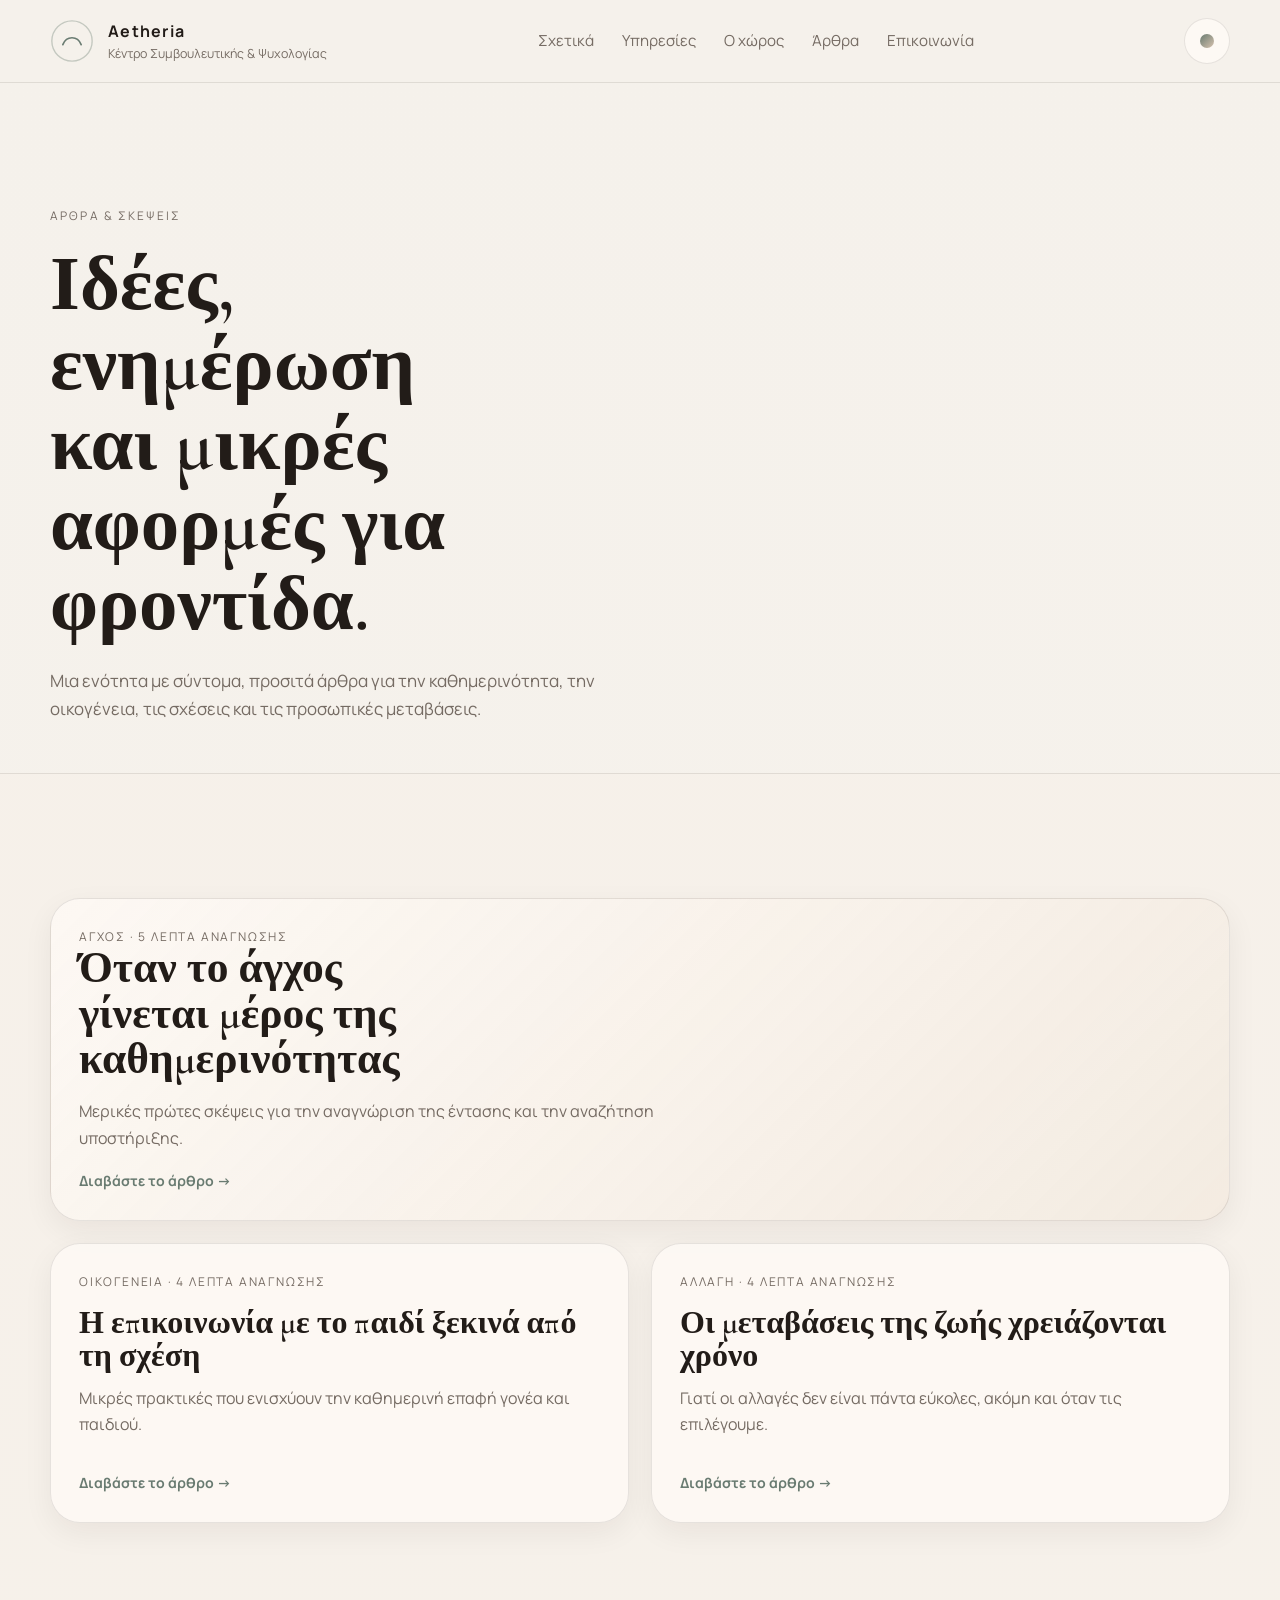
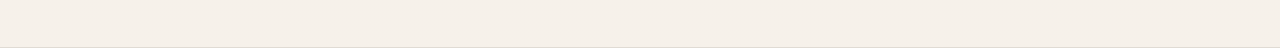
==== commit 0cef25eb: "Add files via upload" ====
--- a/articles.html
+++ b/articles.html
@@ -1 +1 @@
-<!doctype html><html lang="el"><head><meta charset="utf-8"><meta name="viewport" content="width=device-width,initial-scale=1"><title>Άρθρα | Aetheria</title><link rel="stylesheet" href="style.css"></head><body><header class="site-header"><div class="container nav-bar"><a class="brand" href="index.html">Aetheria <small>Κέντρο Συμβουλευτικής & Ψυχολογίας</small></a><nav class="main-nav"><a href="index.html#about">Σχετικά</a><a href="index.html#services">Υπηρεσίες</a><a href="articles.html">Άρθρα</a><a href="index.html#contact">Επικοινωνία</a></nav><a class="mobile-articles" href="articles.html">Άρθρα</a><button class="theme-toggle" aria-label="Αλλαγή θέματος">◐</button></div></header><main><section class="hero"><div class="container"><p class="eyebrow">Άρθρα & Σκέψεις</p><h1>Ιδέες, ενημέρωση και μικρές αφορμές για φροντίδα.</h1><p>Σύντομα, προσιτά άρθρα για την καθημερινότητα, την οικογένεια και τις προσωπικές μεταβάσεις.</p></div></section><section class="section"><div class="container"><div class="grid"><a class="card" href="articles/anxiety-everyday.html"><span class="tag">Άγχος</span><h3>Όταν το άγχος γίνεται μέρος της καθημερινότητας</h3><p>Πρώτες σκέψεις για την αναγνώριση της έντασης.</p></a><a class="card" href="articles/parent-communication.html"><span class="tag">Οικογένεια</span><h3>Η επικοινωνία με το παιδί ξεκινά από τη σχέση</h3><p>Μικρές πρακτικές για την καθημερινή επαφή.</p></a><a class="card" href="articles/life-transitions.html"><span class="tag">Αλλαγή</span><h3>Οι μεταβάσεις της ζωής χρειάζονται χρόνο</h3><p>Γιατί ακόμη και οι θετικές αλλαγές δυσκολεύουν.</p></a></div></div></section></main></body></html>+<!doctype html><html lang="el" data-theme="light"><head><meta charset="UTF-8"><meta name="viewport" content="width=device-width,initial-scale=1.0"><title>Άρθρα | Aetheria</title><link rel="preconnect" href="https://fonts.googleapis.com"><link rel="preconnect" href="https://fonts.gstatic.com" crossorigin><link href="https://fonts.googleapis.com/css2?family=Manrope:wght@400;500;600;700&family=Cormorant+Garamond:wght@500;600;700&display=swap" rel="stylesheet"><link rel="stylesheet" href="style.css"></head><body><header class="site-header"><div class="container nav-bar"><a href="index.html" class="brand"><svg class="brand-logo" viewBox="0 0 48 48" fill="none"><circle cx="24" cy="24" r="22" stroke="currentColor" stroke-width="1.5" opacity=".35"/><path d="M14 28C18 18 30 18 34 28" stroke="currentColor" stroke-width="1.8" stroke-linecap="round"/></svg><span><strong>Aetheria</strong><small>Κέντρο Συμβουλευτικής & Ψυχολογίας</small></span></a><nav class="main-nav"><a href="index.html#about">Σχετικά</a><a href="index.html#services">Υπηρεσίες</a><a href="index.html#space">Ο χώρος</a><a href="articles.html">Άρθρα</a><a href="index.html#contact">Επικοινωνία</a></nav><a class="mobile-articles" href="articles.html">Άρθρα</a><button class="theme-toggle" data-theme-toggle aria-label="Switch theme"><span class="theme-dot"></span></button></div></header><main><section class="articles-hero"><div class="container reveal"><p class="eyebrow">Άρθρα & Σκέψεις</p><h1>Ιδέες, ενημέρωση και μικρές αφορμές για φροντίδα.</h1><p class="lead">Μια ενότητα με σύντομα, προσιτά άρθρα για την καθημερινότητα, την οικογένεια, τις σχέσεις και τις προσωπικές μεταβάσεις.</p></div></section><section class="section section-soft"><div class="container article-list"><a class="article-card featured reveal" href="articles/anxiety-everyday.html"><span class="article-meta">Άγχος · 5 λεπτά ανάγνωσης</span><h2>Όταν το άγχος γίνεται μέρος της καθημερινότητας</h2><p>Μερικές πρώτες σκέψεις για την αναγνώριση της έντασης και την αναζήτηση υποστήριξης.</p><span class="article-read">Διαβάστε το άρθρο →</span></a><a class="article-card reveal delay-1" href="articles/parent-communication.html"><span class="article-meta">Οικογένεια · 4 λεπτά ανάγνωσης</span><h3>Η επικοινωνία με το παιδί ξεκινά από τη σχέση</h3><p>Μικρές πρακτικές που ενισχύουν την καθημερινή επαφή γονέα και παιδιού.</p><span class="article-read">Διαβάστε το άρθρο →</span></a><a class="article-card reveal delay-2" href="articles/life-transitions.html"><span class="article-meta">Αλλαγή · 4 λεπτά ανάγνωσης</span><h3>Οι μεταβάσεις της ζωής χρειάζονται χρόνο</h3><p>Γιατί οι αλλαγές δεν είναι πάντα εύκολες, ακόμη και όταν τις επιλέγουμε.</p><span class="article-read">Διαβάστε το άρθρο →</span></a></div></section></main><script src="script.js"></script></body></html>
--- a/style.css
+++ b/style.css
@@ -1 +1,3 @@
-*{box-sizing:border-box}html{scroll-behavior:smooth}:root{--bg:#f5f1eb;--surface:#fffaf6;--text:#221c18;--muted:#756b63;--line:rgba(34,28,24,.12);--primary:#697b71}body{margin:0;background:var(--bg);color:var(--text);font-family:Arial,sans-serif;line-height:1.6}.container{width:min(1100px,calc(100% - 32px));margin:auto}.site-header{position:sticky;top:0;background:rgba(245,241,235,.94);border-bottom:1px solid var(--line);z-index:5}.nav-bar{min-height:76px;display:flex;align-items:center;gap:14px}.brand{font-family:Georgia,serif;font-weight:bold;font-size:24px;text-decoration:none;color:var(--text)}.brand small{font:12px Arial,sans-serif;color:var(--muted);margin-left:8px}.main-nav{margin-left:auto;display:flex;gap:22px}.main-nav a{color:var(--muted);text-decoration:none}.mobile-articles{display:none;margin-left:auto;border:1px solid var(--line);background:var(--surface);border-radius:999px;min-height:38px;padding:0 14px;color:var(--text);font-weight:bold}.theme-toggle{width:42px;height:42px;border:1px solid var(--line);background:var(--surface);border-radius:50%;font-size:17px}.hero,.section{padding:76px 0}.hero{background:linear-gradient(135deg,#f5f1eb,#e9f0eb)}h1,h2,h3{font-family:Georgia,serif;line-height:1.1}h1{font-size:clamp(42px,7vw,72px);max-width:700px;margin:12px 0 20px}h2{font-size:38px}p{color:var(--muted);max-width:720px}.eyebrow,.tag{font-size:12px;letter-spacing:1.4px;text-transform:uppercase;color:var(--muted)}.button{display:inline-block;margin-top:20px;padding:12px 20px;background:var(--primary);color:white;text-decoration:none;border-radius:999px}.grid{display:grid;grid-template-columns:repeat(3,1fr);gap:18px}.card{display:block;background:var(--surface);border:1px solid var(--line);border-radius:22px;padding:22px;text-decoration:none;color:var(--text)}.card:hover{transform:translateY(-3px)}.soft{background:#faf7f2}.article{width:min(760px,calc(100% - 32px));margin:auto;padding:60px 0 100px}.article h1{font-size:clamp(40px,6vw,62px)}.back{display:inline-block;color:var(--primary);text-decoration:none;margin-bottom:25px}.note{margin-top:36px;padding:20px;border-left:3px solid var(--primary);background:#eee7de}@media(max-width:760px){.main-nav{display:none}.mobile-articles{display:inline-flex;align-items:center;justify-content:center}.brand small{display:none}.grid{grid-template-columns:1fr}.hero,.section{padding:55px 0}}+
+:root,[data-theme="light"]{--bg:#f5f1eb;--surface:rgba(255,251,247,.72);--surface-2:rgba(248,241,233,.88);--surface-strong:#efe5d9;--text:#221c18;--muted:#756b63;--line:rgba(34,28,24,.1);--primary:#697b71;--primary-dark:#4d5e55;--highlight:#d6c2ae;--shadow-sm:0 10px 30px rgba(35,22,9,.06);--radius-lg:30px;--radius-xl:38px}[data-theme="dark"]{--bg:#171412;--surface:rgba(35,31,28,.76);--surface-2:rgba(42,38,34,.88);--surface-strong:#2a2521;--text:#ebe3da;--muted:#b0a69d;--line:rgba(235,227,218,.1);--primary:#9ab1a5;--primary-dark:#829a8f;--highlight:#866d5b;--shadow-sm:0 10px 30px rgba(0,0,0,.2)}*{box-sizing:border-box}html{scroll-behavior:smooth}body{margin:0;min-height:100vh;font-family:Manrope,sans-serif;background:radial-gradient(circle at 12% 18%,rgba(214,194,174,.25),transparent 0 32%),radial-gradient(circle at 85% 22%,rgba(105,123,113,.18),transparent 0 26%),linear-gradient(180deg,var(--bg) 0%,color-mix(in srgb,var(--bg) 94%,#fff 6%) 100%);color:var(--text);line-height:1.65;overflow-x:hidden}a{color:inherit;text-decoration:none}button{font:inherit}.container{width:min(1180px,calc(100% - 40px));margin:0 auto}.section{padding:clamp(72px,10vw,124px) 0}.site-header{position:sticky;top:0;z-index:40;backdrop-filter:blur(18px);background:color-mix(in srgb,var(--bg) 78%,transparent 22%);border-bottom:1px solid var(--line)}.nav-bar{min-height:82px;display:flex;align-items:center;justify-content:space-between;gap:24px}.brand{display:inline-flex;align-items:center;gap:14px;min-width:0}.brand-logo{width:44px;height:44px;color:var(--primary);flex:0 0 auto}.brand strong{display:block;font-size:1rem;letter-spacing:.08em}.brand small{display:block;color:var(--muted);font-size:.78rem}.main-nav{display:flex;gap:28px}.main-nav a{color:var(--muted);font-size:.95rem;position:relative}.main-nav a:after{content:"";position:absolute;left:0;bottom:-8px;width:100%;height:1px;background:currentColor;transform:scaleX(0);transform-origin:left;transition:transform 180ms ease}.main-nav a:hover:after,.main-nav a.active:after{transform:scaleX(1)}.theme-toggle{width:46px;height:46px;border-radius:999px;border:1px solid var(--line);background:var(--surface);display:inline-flex;align-items:center;justify-content:center;cursor:pointer;flex:0 0 auto}.theme-dot{width:14px;height:14px;border-radius:50%;background:linear-gradient(135deg,var(--primary),var(--highlight))}.mobile-articles{display:none;min-height:38px;padding:0 14px;border-radius:999px;border:1px solid var(--line);background:var(--surface);color:var(--text);font-size:.82rem;font-weight:700;align-items:center;justify-content:center}.hero-grid,.two-col,.editorial-grid,.contact-grid{display:grid;grid-template-columns:repeat(2,minmax(0,1fr));gap:40px;align-items:center}.eyebrow,.section-kicker,.mini-label,.service-index{display:inline-block;text-transform:uppercase;letter-spacing:.18em;font-size:.74rem;color:var(--muted)}h1,h2,h3{margin:0;font-family:'Cormorant Garamond',serif;line-height:1.04;font-weight:600}h1{font-size:clamp(3.2rem,6vw,6.4rem);margin:18px 0 22px;max-width:10ch}h2{font-size:clamp(2.4rem,4vw,4rem);margin-bottom:16px}h3{font-size:2rem;margin:14px 0 12px}p{margin:0;color:var(--muted);max-width:68ch}.lead{font-size:1.06rem;max-width:58ch}.hero-actions{display:flex;flex-wrap:wrap;gap:14px;margin-top:28px}.button{min-height:48px;padding:0 20px;border-radius:999px;display:inline-flex;align-items:center;justify-content:center;border:1px solid var(--line);transition:transform 180ms ease,background 180ms ease}.button:hover{transform:translateY(-1px)}.button-primary{background:var(--primary);color:white;border-color:transparent}.button-primary:hover{background:var(--primary-dark)}.button-secondary{background:var(--surface);color:var(--text)}.full-button{width:100%;margin-top:16px}.hero-visual{position:relative;min-height:620px}.orb{position:absolute;border-radius:50%;filter:blur(10px);animation:drift 10s ease-in-out infinite}.orb-one{width:340px;height:340px;background:radial-gradient(circle at 30% 30%,rgba(214,194,174,.9),rgba(214,194,174,.05));top:30px;left:20px}.orb-two{width:300px;height:300px;background:radial-gradient(circle at 50% 50%,rgba(105,123,113,.35),rgba(105,123,113,.02));right:20px;bottom:70px;animation-delay:-3s}.line-art{position:absolute;inset:30px 0 0;width:100%;height:100%;color:var(--text);opacity:.55}.glass-card,.service-card,.metric-card,.editorial-card,.contact-card{border:1px solid var(--line);background:var(--surface);backdrop-filter:blur(18px);box-shadow:var(--shadow-sm)}.hero-panel{position:absolute;width:min(320px,76%);padding:24px;border-radius:var(--radius-xl)}.card-a{top:72px;right:8%}.card-b{bottom:92px;left:2%}.floating-card{animation:floaty 7s ease-in-out infinite}.floating-card-soft{animation:floaty 8s ease-in-out infinite}.card-b{animation-delay:-2s}.section-soft{background:color-mix(in srgb,var(--surface-2) 72%,transparent 28%);border-top:1px solid var(--line);border-bottom:1px solid var(--line)}.section-head{display:grid;grid-template-columns:1.15fr .85fr;gap:28px;align-items:end;margin-bottom:34px}.services-grid{display:grid;grid-template-columns:repeat(2,minmax(0,1fr));gap:22px}.service-card{border-radius:var(--radius-lg);padding:28px;position:relative;overflow:hidden}.service-card:before{content:"";position:absolute;inset:auto -40px -40px auto;width:140px;height:140px;border-radius:50%;background:radial-gradient(circle,rgba(214,194,174,.22),transparent 70%)}.editorial-band{overflow:hidden}.visual-stack{position:relative;min-height:520px}.editorial-card{border-radius:34px;position:absolute}.large-card{inset:0 72px 32px 0;background:linear-gradient(140deg,rgba(255,255,255,.55),rgba(255,255,255,.08)),linear-gradient(180deg,color-mix(in srgb,var(--surface-strong) 88%,transparent 12%),color-mix(in srgb,var(--primary) 18%,var(--surface-strong) 82%));overflow:hidden}.small-card{width:180px;height:180px;right:0;bottom:0;background:linear-gradient(160deg,color-mix(in srgb,var(--highlight) 65%,transparent 35%),color-mix(in srgb,var(--surface) 90%,transparent 10%))}.grain{position:absolute;inset:0;opacity:.18;background-image:radial-gradient(circle at 20% 20%,rgba(255,255,255,.75) 0 1px,transparent 1px),radial-gradient(circle at 70% 60%,rgba(34,28,24,.18) 0 1px,transparent 1px);background-size:16px 16px,22px 22px}.abstract-leaf{position:absolute;border-radius:120px 120px 18px 120px;border:1px solid rgba(255,255,255,.38);background:linear-gradient(180deg,rgba(255,255,255,.34),rgba(255,255,255,.08));transform-origin:center}.abstract-leaf-one{width:180px;height:260px;left:16%;top:18%;transform:rotate(-18deg);animation:sway 9s ease-in-out infinite}.abstract-leaf-two{width:220px;height:300px;right:16%;top:20%;transform:rotate(18deg);animation:sway 10s ease-in-out infinite reverse}.quote-card,.contact-card{border-radius:var(--radius-lg);padding:24px;margin-top:26px}.metrics-grid{display:grid;grid-template-columns:repeat(3,minmax(0,1fr));gap:20px}.metric-card{border-radius:26px;padding:28px}.metric-value{display:block;font-family:'Cormorant Garamond',serif;font-size:3.6rem;line-height:1;color:var(--text)}.metric-label{display:block;margin-top:8px;color:var(--muted)}.reveal{opacity:0;transform:translateY(24px);transition:opacity 700ms ease,transform 700ms ease}.reveal.is-visible{opacity:1;transform:translateY(0)}.delay-1{transition-delay:120ms}.delay-2{transition-delay:220ms}.delay-3{transition-delay:320ms}@keyframes floaty{0%,100%{transform:translateY(0)}50%{transform:translateY(-12px)}}@keyframes drift{0%,100%{transform:translate3d(0,0,0) scale(1)}50%{transform:translate3d(0,-14px,0) scale(1.03)}}@keyframes sway{0%,100%{transform:rotate(-18deg) translateY(0)}50%{transform:rotate(-14deg) translateY(-10px)}}
+/* New styles used only by the Article pages */.articles-hero,.article-header{padding:clamp(72px,10vw,118px) 0 50px}.articles-hero h1,.article-header h1{max-width:13ch}.article-list{display:grid;grid-template-columns:repeat(2,minmax(0,1fr));gap:22px}.article-card{display:flex;flex-direction:column;min-height:280px;padding:28px;border:1px solid var(--line);border-radius:var(--radius-lg);background:var(--surface);box-shadow:var(--shadow-sm);transition:transform 180ms ease,border-color 180ms ease}.article-card:hover{transform:translateY(-4px);border-color:color-mix(in srgb,var(--primary) 55%,var(--line) 45%)}.article-card.featured{grid-column:span 2;min-height:320px;background:linear-gradient(135deg,var(--surface),color-mix(in srgb,var(--surface-strong) 68%,var(--surface) 32%))}.article-meta{font-size:.75rem;text-transform:uppercase;letter-spacing:.15em;color:var(--muted)}.article-card h2{font-size:clamp(2.2rem,3.4vw,3.5rem);max-width:18ch}.article-card h3{font-size:2rem}.article-read{display:block;margin-top:auto;padding-top:18px;color:var(--primary);font-weight:700;font-size:.88rem}.article-wrap{width:min(790px,calc(100% - 40px));margin:0 auto;padding-bottom:110px}.article-back{display:inline-block;color:var(--primary);margin-bottom:28px}.article-body h2{font-size:2.5rem;margin-top:44px}.article-body p{font-size:1.04rem;margin-bottom:18px}.article-note{border-left:3px solid var(--primary);border-radius:0 18px 18px 0;background:var(--surface-2);padding:24px;margin-top:40px}.article-note strong{display:block;margin-bottom:8px}@media(max-width:980px){.hero-grid,.two-col,.editorial-grid,.contact-grid,.section-head,.services-grid,.metrics-grid,.article-list{grid-template-columns:1fr}.main-nav{display:none}.mobile-articles{display:inline-flex;margin-left:auto}.hero-visual,.visual-stack{min-height:420px}h1{max-width:none}.article-card.featured{grid-column:auto}}@media(max-width:640px){.container{width:min(calc(100% - 24px),1180px)}.nav-bar{min-height:74px;gap:10px}.brand small{display:none}.hero-panel,.service-card,.metric-card,.contact-card,.quote-card,.article-card{padding:22px}.card-a{top:24px;right:0}.card-b{bottom:36px;left:0}}@media(prefers-reduced-motion:reduce){*,*:before,*:after{animation-duration:.01ms!important;animation-iteration-count:1!important;transition-duration:.01ms!important;scroll-behavior:auto!important}.reveal{opacity:1;transform:none}}
